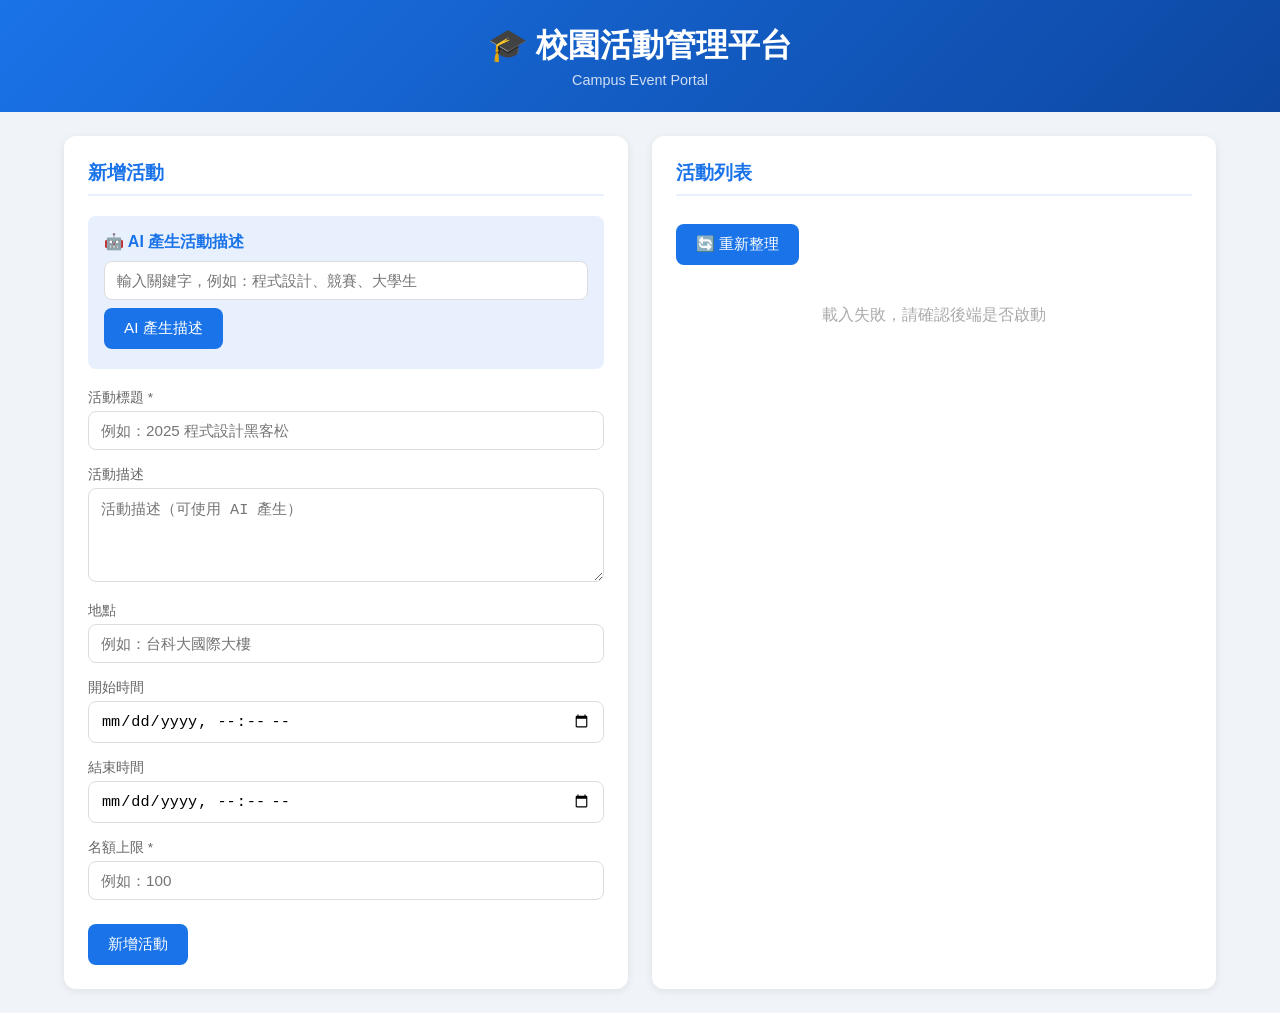
==== src/main/resources/static/index.html @ 9eec832f "feat: initial commit - event portal with Spring Boot, PostgreSQL, Docker, and AI integration" ====
<!DOCTYPE html>
<html lang="zh-TW">
<head>
    <meta charset="UTF-8">
    <meta name="viewport" content="width=device-width, initial-scale=1.0">
    <title>校園活動管理平台</title>
    <link rel="stylesheet" href="style.css">
</head>
<body>

    <!-- 頁面標題 -->
    <header>
        <h1>🎓 校園活動管理平台</h1>
        <p>Campus Event Portal</p>
    </header>

    <main>

        <!-- 左欄：新增活動 + AI 功能 -->
        <section class="panel" id="create-panel">
            <h2>新增活動</h2>

            <!-- AI 產生描述區塊 -->
            <div class="ai-box">
                <label>🤖 AI 產生活動描述</label>
                <input 
                    type="text" 
                    id="ai-keywords" 
                    placeholder="輸入關鍵字，例如：程式設計、競賽、大學生"
                >
                <button id="ai-btn" onclick="generateDescription()">AI 產生描述</button>
                <span id="ai-status"></span>
            </div>

            <!-- 活動表單 -->
            <form id="event-form">
                <div class="form-group">
                    <label>活動標題 *</label>
                    <input type="text" id="title" required placeholder="例如：2025 程式設計黑客松">
                </div>

                <div class="form-group">
                    <label>活動描述</label>
                    <!-- AI 產生的文字會自動填入這裡 -->
                    <textarea id="description" rows="4" placeholder="活動描述（可使用 AI 產生）"></textarea>
                </div>

                <div class="form-group">
                    <label>地點</label>
                    <input type="text" id="location" placeholder="例如：台科大國際大樓">
                </div>

                <div class="form-group">
                    <label>開始時間</label>
                    <input type="datetime-local" id="startTime">
                </div>

                <div class="form-group">
                    <label>結束時間</label>
                    <input type="datetime-local" id="endTime">
                </div>

                <div class="form-group">
                    <label>名額上限 *</label>
                    <input type="number" id="capacity" required min="1" placeholder="例如：100">
                </div>

                <button type="button" onclick="createEvent()">新增活動</button>
            </form>
        </section>

        <!-- 右欄：活動列表 -->
        <section class="panel" id="list-panel">
            <h2>活動列表</h2>
            <button onclick="loadEvents()">🔄 重新整理</button>

            <!-- 活動卡片會動態插入這裡 -->
            <div id="events-container">
                <p class="hint">點擊重新整理載入活動</p>
            </div>
        </section>

    </main>

    <!-- 報名 Modal（彈出視窗） -->
    <div id="register-modal" class="modal hidden">
        <div class="modal-content">
            <h3>報名活動</h3>
            <p id="modal-event-title"></p>

            <div class="form-group">
                <label>姓名 *</label>
                <input type="text" id="reg-name" placeholder="你的姓名">
            </div>

            <div class="form-group">
                <label>Email *</label>
                <input type="email" id="reg-email" placeholder="你的 Email">
            </div>

            <div class="modal-buttons">
                <button onclick="submitRegistration()">確認報名</button>
                <button class="cancel" onclick="closeModal()">取消</button>
            </div>
        </div>
    </div>

    <script src="app.js"></script>
</body>
</html>
---- src/main/resources/static/style.css ----
/* 基本設定 */
* {
    margin: 0;
    padding: 0;
    box-sizing: border-box;
}

body {
    font-family: 'Segoe UI', sans-serif;
    background: #f0f4f8;
    color: #333;
}

/* 頁首 */
header {
    background: linear-gradient(135deg, #1a73e8, #0d47a1);
    color: white;
    padding: 24px 32px;
    text-align: center;
}

header h1 {
    font-size: 2rem;
    margin-bottom: 4px;
}

header p {
    opacity: 0.8;
    font-size: 0.9rem;
}

/* 主要內容：左右兩欄 */
main {
    display: grid;
    grid-template-columns: 1fr 1fr;  /* 各佔一半 */
    gap: 24px;
    padding: 24px;
    max-width: 1200px;
    margin: 0 auto;
}

/* 面板（白色卡片） */
.panel {
    background: white;
    border-radius: 12px;
    padding: 24px;
    box-shadow: 0 2px 8px rgba(0,0,0,0.08);
}

.panel h2 {
    font-size: 1.2rem;
    margin-bottom: 20px;
    color: #1a73e8;
    border-bottom: 2px solid #e8f0fe;
    padding-bottom: 8px;
}

/* AI 區塊 */
.ai-box {
    background: #e8f0fe;
    border-radius: 8px;
    padding: 16px;
    margin-bottom: 20px;
}

.ai-box label {
    display: block;
    font-weight: 600;
    margin-bottom: 8px;
    color: #1a73e8;
}

/* 表單 */
.form-group {
    margin-bottom: 16px;
}

.form-group label {
    display: block;
    font-size: 0.85rem;
    color: #666;
    margin-bottom: 4px;
}

input, textarea {
    width: 100%;
    padding: 10px 12px;
    border: 1px solid #ddd;
    border-radius: 8px;
    font-size: 0.95rem;
    transition: border-color 0.2s;
}

input:focus, textarea:focus {
    outline: none;
    border-color: #1a73e8;
}

/* 按鈕 */
button {
    background: #1a73e8;
    color: white;
    border: none;
    padding: 10px 20px;
    border-radius: 8px;
    cursor: pointer;
    font-size: 0.95rem;
    margin-top: 8px;
    transition: background 0.2s;
}

button:hover {
    background: #1557b0;
}

button.cancel {
    background: #888;
    margin-left: 8px;
}

button.cancel:hover {
    background: #666;
}

button.danger {
    background: #e53935;
}

button.danger:hover {
    background: #b71c1c;
}

/* 活動卡片 */
.event-card {
    border: 1px solid #e0e0e0;
    border-radius: 10px;
    padding: 16px;
    margin-bottom: 12px;
    transition: box-shadow 0.2s;
}

.event-card:hover {
    box-shadow: 0 4px 12px rgba(0,0,0,0.1);
}

.event-card h3 {
    font-size: 1rem;
    margin-bottom: 6px;
}

.event-card p {
    font-size: 0.85rem;
    color: #666;
    margin-bottom: 4px;
}

.event-card .capacity-info {
    font-size: 0.8rem;
    color: #1a73e8;
    font-weight: 600;
}

.event-card .card-buttons {
    margin-top: 12px;
    display: flex;
    gap: 8px;
}

.event-card button {
    margin-top: 0;
    font-size: 0.85rem;
    padding: 6px 14px;
}

/* Modal */
.modal {
    position: fixed;
    top: 0; left: 0;
    width: 100%; height: 100%;
    background: rgba(0,0,0,0.5);
    display: flex;
    align-items: center;
    justify-content: center;
    z-index: 1000;
}

.modal.hidden {
    display: none;
}

.modal-content {
    background: white;
    border-radius: 12px;
    padding: 32px;
    width: 400px;
    box-shadow: 0 8px 32px rgba(0,0,0,0.2);
}

.modal-content h3 {
    margin-bottom: 8px;
}

.modal-content p {
    color: #666;
    margin-bottom: 16px;
    font-size: 0.9rem;
}

.modal-buttons {
    margin-top: 20px;
    display: flex;
}

/* 其他 */
.hint {
    color: #aaa;
    text-align: center;
    padding: 40px 0;
}

#ai-status {
    display: block;
    font-size: 0.8rem;
    margin-top: 4px;
    color: #666;
}
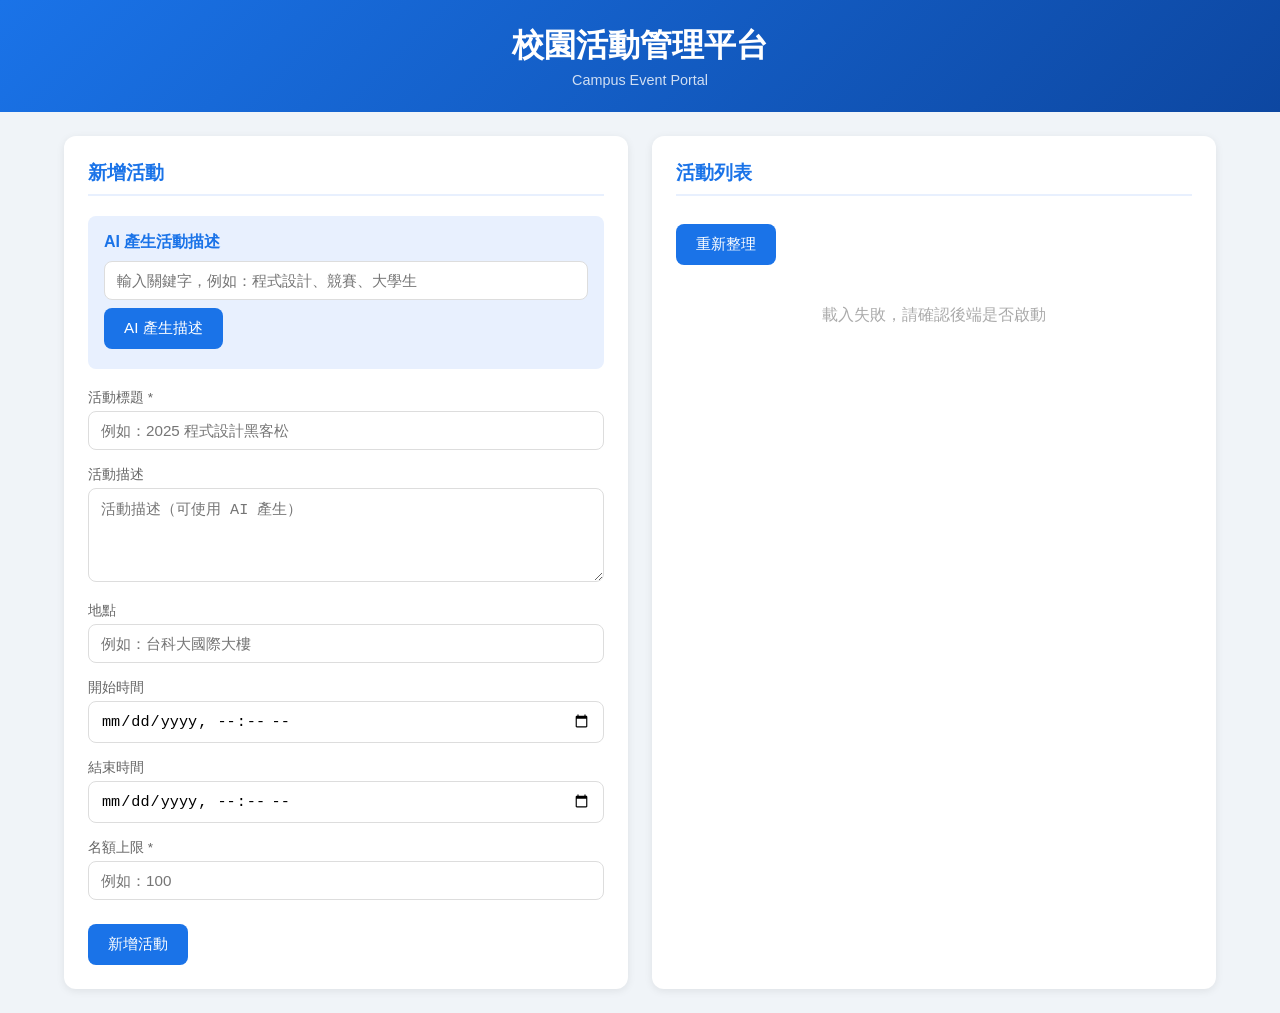
==== commit ac7a3dc8: "change pic" ====
--- a/src/main/resources/static/index.html
+++ b/src/main/resources/static/index.html
@@ -10,7 +10,7 @@
 
     <!-- 頁面標題 -->
     <header>
-        <h1>🎓 校園活動管理平台</h1>
+        <h1>校園活動管理平台</h1>
         <p>Campus Event Portal</p>
     </header>
 
@@ -22,7 +22,7 @@
 
             <!-- AI 產生描述區塊 -->
             <div class="ai-box">
-                <label>🤖 AI 產生活動描述</label>
+                <label>AI 產生活動描述</label>
                 <input 
                     type="text" 
                     id="ai-keywords" 
@@ -72,7 +72,7 @@
         <!-- 右欄：活動列表 -->
         <section class="panel" id="list-panel">
             <h2>活動列表</h2>
-            <button onclick="loadEvents()">🔄 重新整理</button>
+            <button onclick="loadEvents()">重新整理</button>
 
             <!-- 活動卡片會動態插入這裡 -->
             <div id="events-container">
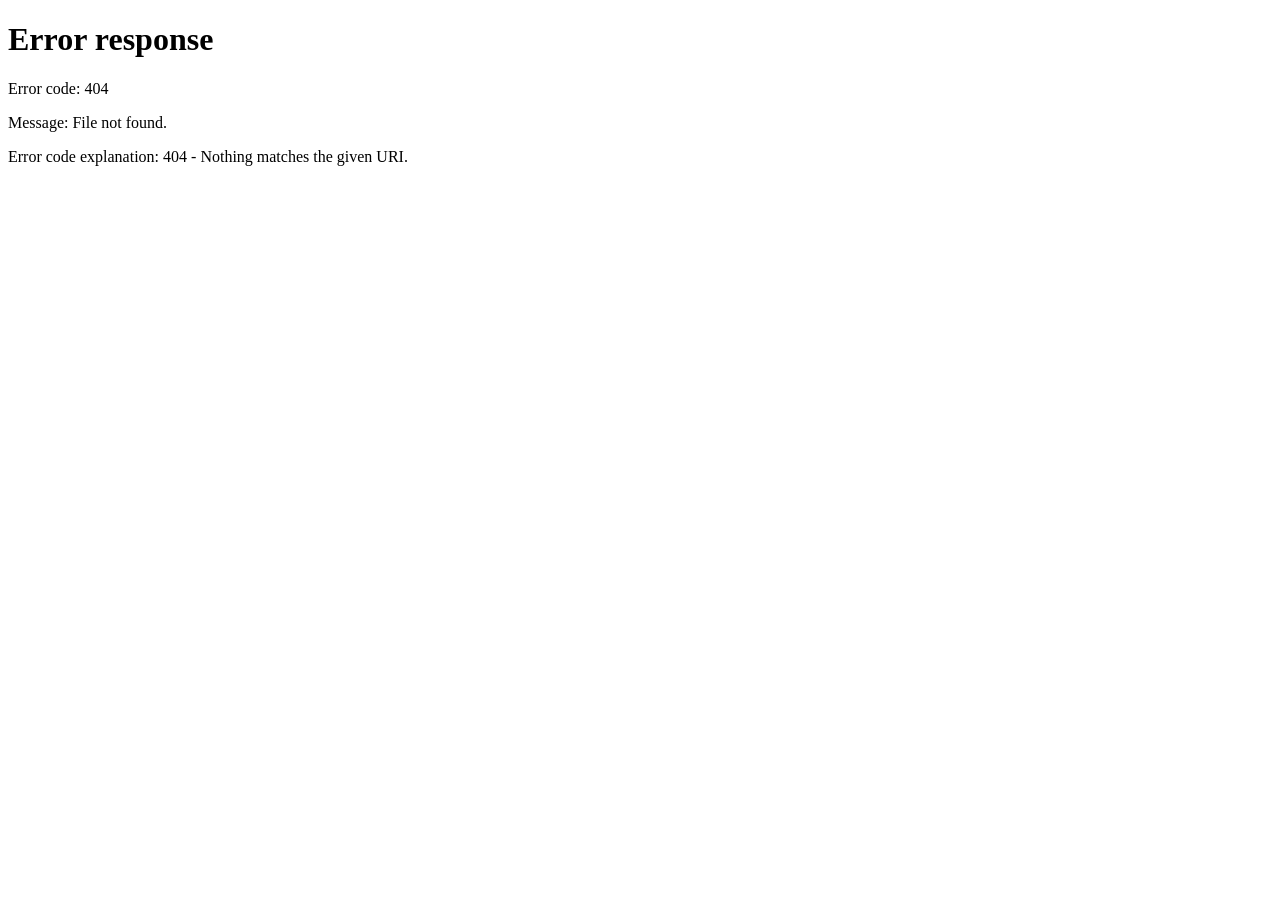
==== commit c1fee2c2: "add: register" ====
--- a/src/main/resources/static/index.html
+++ b/src/main/resources/static/index.html
@@ -1,18 +1,23 @@
 <!DOCTYPE html>
 <html lang="zh-TW">
-<head>
-    <meta charset="UTF-8">
-    <meta name="viewport" content="width=device-width, initial-scale=1.0">
-    <title>校園活動管理平台</title>
-    <link rel="stylesheet" href="style.css">
-</head>
-<body>
+    <header>
+        <div class="header-content">
+            <div>
+                <h1>校園活動管理平台</h1>
+                <p>Campus Event Portal</p>
+                <link rel="stylesheet" href="style.css">
+            </div>
+            <!-- 右上角顯示登入者資訊和登出按鈕 -->
+            <div class="header-user">
+                <span id="header-username"></span>
+                <span id="header-role" class="role-badge"></span>
+                <button onclick="logout()">登出</button>
+            </div>
+        </div>
+    </header>
+    <body>
 
-    <!-- 頁面標題 -->
-    <header>
-        <h1>校園活動管理平台</h1>
-        <p>Campus Event Portal</p>
-    </header>
+   
 
     <main>
 
@@ -65,7 +70,7 @@
                     <input type="number" id="capacity" required min="1" placeholder="例如：100">
                 </div>
 
-                <button type="button" onclick="createEvent()">新增活動</button>
+                <button type="button" onclick="submitCreateEvent()">新增活動</button>
             </form>
         </section>
 
@@ -104,7 +109,7 @@
             </div>
         </div>
     </div>
-
+    <script src="auth.js"></script>
     <script src="app.js"></script>
 </body>
 </html>
--- a/src/main/resources/static/style.css
+++ b/src/main/resources/static/style.css
@@ -223,4 +223,162 @@
     font-size: 0.8rem;
     margin-top: 4px;
     color: #666;
+}
+
+/* 登入頁面 */
+.login-page {
+    display: flex;
+    align-items: center;
+    justify-content: center;
+    min-height: 100vh;
+    background: linear-gradient(135deg, #1a73e8, #0d47a1);
+}
+
+.login-container {
+    width: 100%;
+    max-width: 400px;
+    padding: 24px;
+}
+
+.login-card {
+    background: white;
+    border-radius: 16px;
+    padding: 40px;
+    box-shadow: 0 8px 32px rgba(0,0,0,0.2);
+    text-align: center;
+}
+
+.login-card h1 {
+    font-size: 1.5rem;
+    margin-bottom: 8px;
+    color: #1a73e8;
+}
+
+.login-subtitle {
+    color: #888;
+    margin-bottom: 24px;
+    font-size: 0.9rem;
+}
+
+.login-card .form-group {
+    text-align: left;
+}
+
+.login-card button {
+    width: 100%;
+    padding: 12px;
+    font-size: 1rem;
+    margin-top: 16px;
+}
+
+.error-msg {
+    color: #e53935;
+    font-size: 0.85rem;
+    margin-top: 12px;
+    min-height: 20px;
+}
+
+.login-hint {
+    color: #aaa;
+    font-size: 0.8rem;
+    margin-top: 16px;
+}
+
+/* Header 使用者資訊 */
+.header-content {
+    display: flex;
+    justify-content: space-between;
+    align-items: center;
+    max-width: 1200px;
+    margin: 0 auto;
+}
+
+.header-user {
+    display: flex;
+    align-items: center;
+    gap: 12px;
+}
+
+.header-user span {
+    color: white;
+    font-size: 0.9rem;
+}
+
+.header-user button {
+    margin-top: 0;
+    padding: 6px 16px;
+    background: rgba(255,255,255,0.2);
+    border: 1px solid rgba(255,255,255,0.4);
+    font-size: 0.85rem;
+}
+
+.header-user button:hover {
+    background: rgba(255,255,255,0.3);
+}
+
+.role-badge {
+    padding: 2px 10px;
+    border-radius: 12px;
+    font-size: 0.75rem !important;
+    font-weight: 600;
+}
+
+.role-badge.admin {
+    background: #ffd700;
+    color: #333 !important;
+}
+
+.role-badge.user {
+    background: rgba(255,255,255,0.3);
+}
+
+/* 報名名單表格 */
+.reg-table {
+    width: 100%;
+    border-collapse: collapse;
+    font-size: 0.85rem;
+}
+
+.reg-table th {
+    background: #f0f4f8;
+    padding: 8px 12px;
+    text-align: left;
+    color: #555;
+    font-weight: 600;
+}
+
+.reg-table td {
+    padding: 8px 12px;
+    border-bottom: 1px solid #eee;
+}
+
+.reg-table tr:hover td {
+    background: #f9f9f9;
+}
+
+button.small {
+    padding: 4px 10px;
+    font-size: 0.8rem;
+    margin-top: 0;
+}
+
+/* Tab 切換按鈕 */
+.tab-buttons {
+    display: flex;
+    gap: 8px;
+    margin-bottom: 24px;
+}
+
+.tab {
+    flex: 1;
+    background: #f0f4f8;
+    color: #ffffff;
+    margin-top: 0;
+    border: 1px solid #ddd;
+}
+
+.tab.active {
+    background: #1a73e8;
+    color: white;
+    border-color: #1a73e8;
 }
